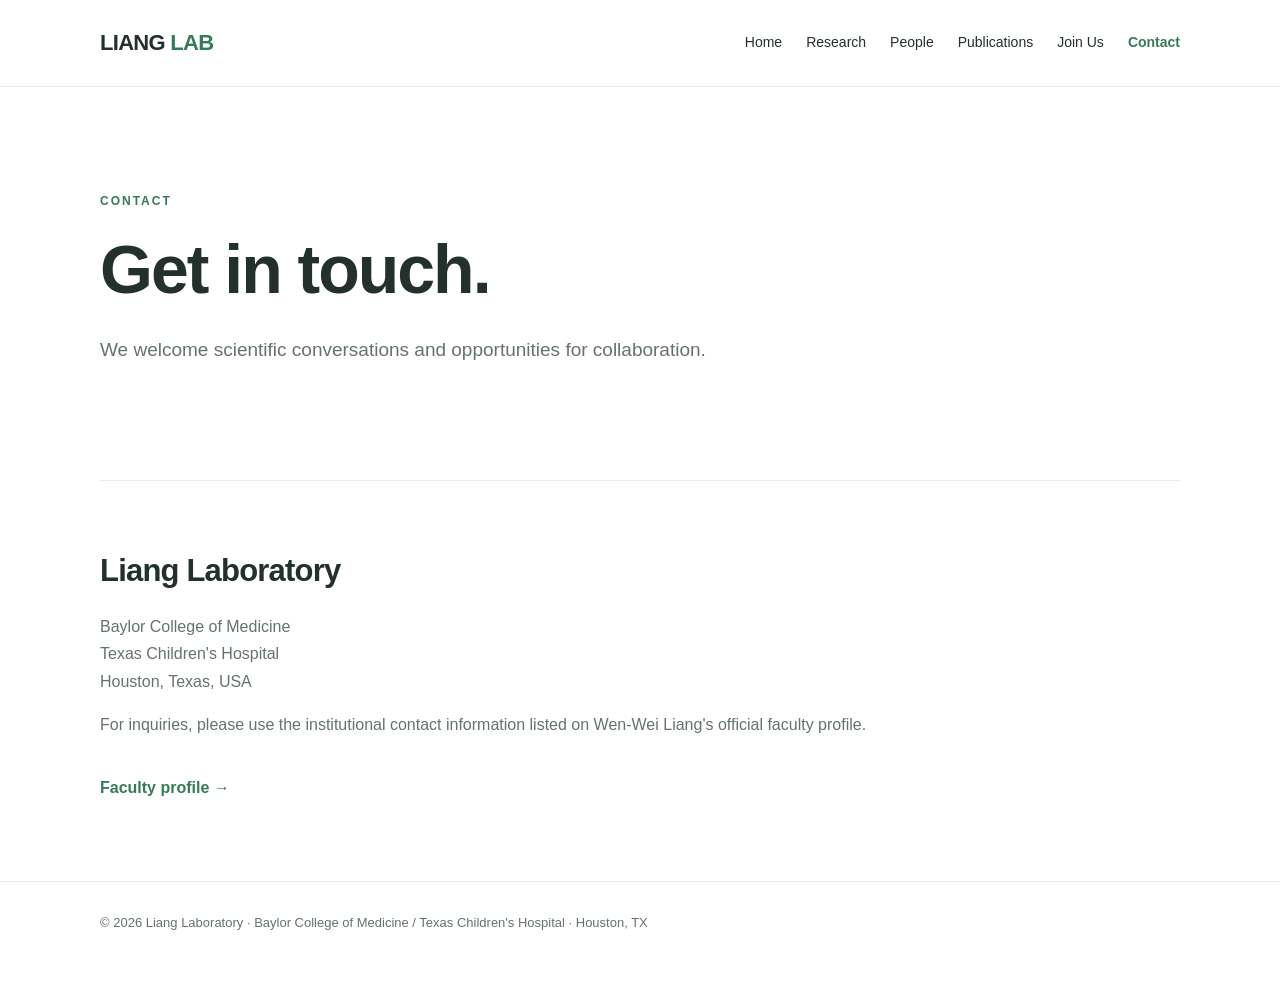
==== contact.html @ 9d1a1628 "Add files via upload" ====
<!doctype html><html lang="en"><head><meta charset="utf-8"><meta name="viewport" content="width=device-width,initial-scale=1"><meta name="description" content="Contact the Liang Laboratory in Houston, Texas."><title>Contact | Liang Lab</title><link rel="stylesheet" href="style.css"></head><body><header><div class="wrap nav"><a class="brand" href="index.html">LIANG <span>LAB</span></a><nav aria-label="Main navigation"><a href="index.html">Home</a><a href="research.html">Research</a><a href="people.html">People</a><a href="publications.html">Publications</a><a href="join.html">Join Us</a><a href="contact.html" aria-current="page">Contact</a></nav></div></header><main class="wrap"><div class="hero"><div class="eyebrow">Contact</div><h1>Get in touch.</h1><p class="intro">We welcome scientific conversations and opportunities for collaboration.</p></div><section><h2>Liang Laboratory</h2><p class="body-copy">Baylor College of Medicine<br>Texas Children's Hospital<br>Houston, Texas, USA</p><p class="body-copy">For inquiries, please use the institutional contact information listed on Wen-Wei Liang's official faculty profile.</p><p><a class="link" href="https://www.texaschildrens.org/find-a-provider/wen-wei-liang-phd">Faculty profile →</a></p></section></main><footer><div class="wrap">© 2026 Liang Laboratory · Baylor College of Medicine / Texas Children's Hospital · Houston, TX</div></footer></body></html>
---- style.css ----
/* Liang Lab — minimalist, static, no animations */
:root{--ink:#24302b;--muted:#66736c;--green:#367a5a;--line:#e5ebe7;--soft:#f5f8f6}*{box-sizing:border-box}html{scroll-behavior:auto}body{margin:0;font-family:Inter,-apple-system,BlinkMacSystemFont,"Segoe UI",Arial,sans-serif;color:var(--ink);background:#fff;line-height:1.7}a{color:inherit;text-decoration:none}a:hover,a:focus-visible{color:var(--green);text-decoration:underline;text-underline-offset:5px}.wrap{width:min(1080px,calc(100% - 48px));margin:auto}header{border-bottom:1px solid var(--line)}.nav{display:flex;align-items:center;justify-content:space-between;gap:20px;min-height:86px}.brand{font-size:22px;font-weight:750;letter-spacing:-.7px;white-space:nowrap}.brand span,.eyebrow,.link,.number{color:var(--green)}nav{display:flex;gap:24px;flex-wrap:wrap;font-size:14px}nav a[aria-current=page]{color:var(--green);font-weight:700}.hero{padding:104px 0 94px;max-width:870px}.eyebrow{text-transform:uppercase;letter-spacing:2px;font-size:12px;font-weight:700}h1{font-size:clamp(39px,6vw,68px);line-height:1.13;letter-spacing:-2px;font-weight:650;margin:20px 0 26px}.intro{font-size:19px;color:var(--muted);max-width:760px}.link{display:inline-block;margin-top:20px;font-weight:650}section{padding:64px 0;border-top:1px solid var(--line)}h2{font-size:31px;letter-spacing:-.8px;margin:0 0 12px}h3{font-size:20px;line-height:1.35;margin:0 0 12px}.section-desc,.body-copy{color:var(--muted);max-width:780px}.section-desc{margin:0 0 32px}.cards{display:grid;grid-template-columns:repeat(3,minmax(0,1fr));gap:18px}.card{background:var(--soft);padding:28px 24px;border-radius:5px;min-height:200px}.number{font-size:13px;font-weight:700;margin-bottom:20px}.card p{color:var(--muted);font-size:15px;margin:0}.stack{display:grid;gap:28px;max-width:820px}.entry{padding-bottom:26px;border-bottom:1px solid var(--line)}.entry:last-child{border-bottom:0}.entry p{color:var(--muted);margin:0 0 12px}.tag{font-size:12px;letter-spacing:1px;text-transform:uppercase;color:var(--green);font-weight:700}.note{background:var(--soft);padding:22px 26px;border-left:3px solid var(--green);color:var(--muted);max-width:800px}.small{font-size:14px;color:var(--muted)}footer{border-top:1px solid var(--line);padding:30px 0 48px;font-size:13px;color:var(--muted)}@media(max-width:750px){.nav{align-items:flex-start;flex-direction:column;padding:20px 0}nav{gap:12px 18px}.hero{padding:72px 0}h1{letter-spacing:-1.2px}.intro{font-size:17px}.cards{grid-template-columns:1fr}section{padding:46px 0}}
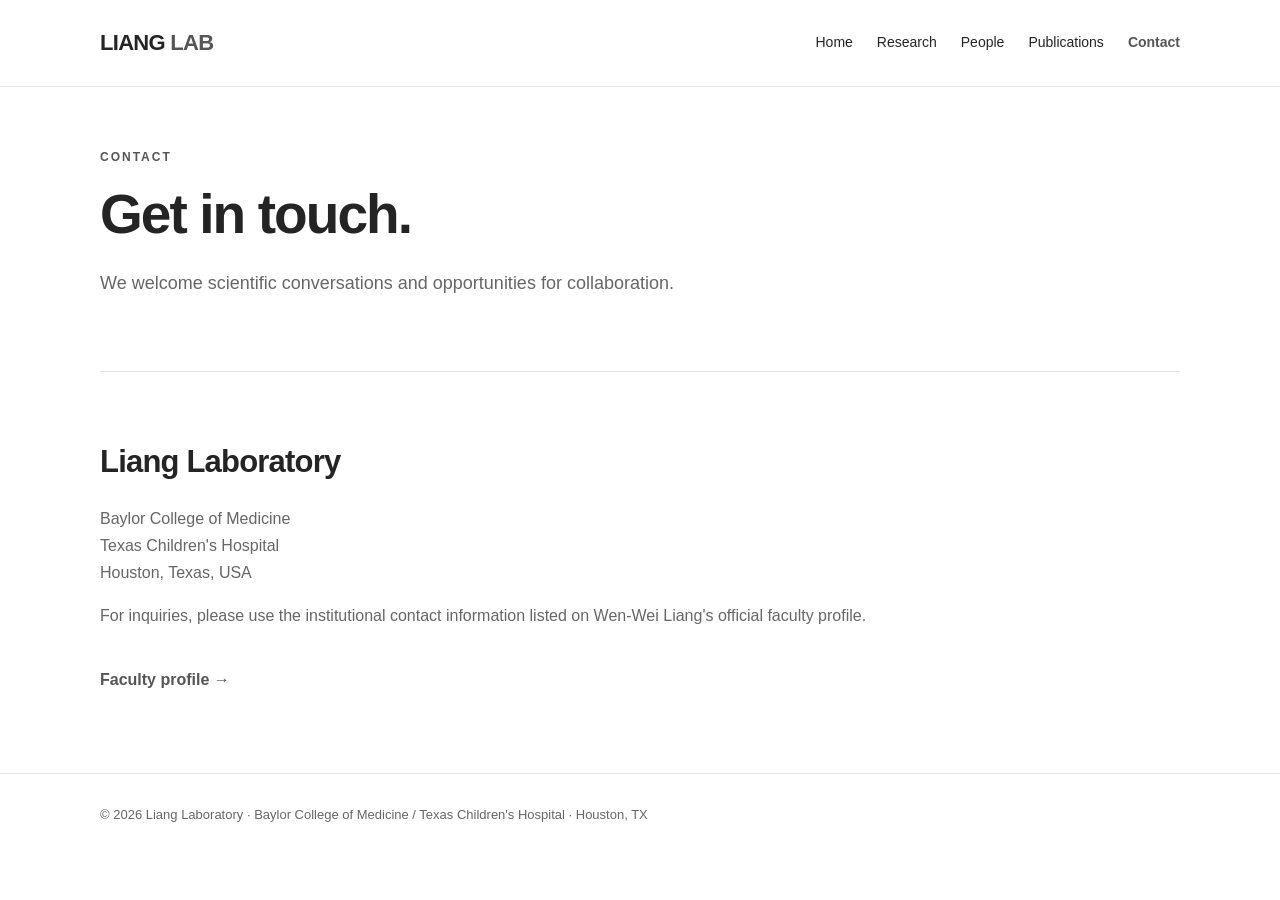
==== commit 3a42f18e: "Update people page" ====
--- a/contact.html
+++ b/contact.html
@@ -1 +1,41 @@
-<!doctype html><html lang="en"><head><meta charset="utf-8"><meta name="viewport" content="width=device-width,initial-scale=1"><meta name="description" content="Contact the Liang Laboratory in Houston, Texas."><title>Contact | Liang Lab</title><link rel="stylesheet" href="style.css"></head><body><header><div class="wrap nav"><a class="brand" href="index.html">LIANG <span>LAB</span></a><nav aria-label="Main navigation"><a href="index.html">Home</a><a href="research.html">Research</a><a href="people.html">People</a><a href="publications.html">Publications</a><a href="join.html">Join Us</a><a href="contact.html" aria-current="page">Contact</a></nav></div></header><main class="wrap"><div class="hero"><div class="eyebrow">Contact</div><h1>Get in touch.</h1><p class="intro">We welcome scientific conversations and opportunities for collaboration.</p></div><section><h2>Liang Laboratory</h2><p class="body-copy">Baylor College of Medicine<br>Texas Children's Hospital<br>Houston, Texas, USA</p><p class="body-copy">For inquiries, please use the institutional contact information listed on Wen-Wei Liang's official faculty profile.</p><p><a class="link" href="https://www.texaschildrens.org/find-a-provider/wen-wei-liang-phd">Faculty profile →</a></p></section></main><footer><div class="wrap">© 2026 Liang Laboratory · Baylor College of Medicine / Texas Children's Hospital · Houston, TX</div></footer></body></html>+<!doctype html>
+<html lang="en">
+
+<head>
+  <meta charset="utf-8">
+  <meta name="viewport" content="width=device-width,initial-scale=1">
+  <meta name="description" content="Contact the Liang Laboratory in Houston, Texas.">
+  <title>Contact | Liang Lab</title>
+  <link rel="stylesheet" href="style.css">
+</head>
+
+<body>
+  <header>
+    <div class="wrap nav"><a class="brand" href="index.html">LIANG <span>LAB</span></a>
+      <nav aria-label="Main navigation"><a href="index.html">Home</a><a href="research.html">Research</a><a
+          href="people.html">People</a><a href="publications.html">Publications</a><a href="contact.html"
+          aria-current="page">Contact</a></nav>
+    </div>
+  </header>
+  <main class="wrap">
+    <div class="hero">
+      <div class="eyebrow">Contact</div>
+      <h1>Get in touch.</h1>
+      <p class="intro">We welcome scientific conversations and opportunities for collaboration.</p>
+    </div>
+    <section>
+      <h2>Liang Laboratory</h2>
+      <p class="body-copy">Baylor College of Medicine<br>Texas Children's Hospital<br>Houston, Texas, USA</p>
+      <p class="body-copy">For inquiries, please use the institutional contact information listed on Wen-Wei Liang's
+        official faculty profile.</p>
+      <p><a class="link" href="https://www.texaschildrens.org/find-a-provider/wen-wei-liang-phd">Faculty profile →</a>
+      </p>
+    </section>
+  </main>
+  <footer>
+    <div class="wrap">© 2026 Liang Laboratory · Baylor College of Medicine / Texas Children's Hospital · Houston, TX
+    </div>
+  </footer>
+</body>
+
+</html>
--- a/style.css
+++ b/style.css
@@ -1,2 +1,469 @@
-/* Liang Lab — minimalist, static, no animations */
-:root{--ink:#24302b;--muted:#66736c;--green:#367a5a;--line:#e5ebe7;--soft:#f5f8f6}*{box-sizing:border-box}html{scroll-behavior:auto}body{margin:0;font-family:Inter,-apple-system,BlinkMacSystemFont,"Segoe UI",Arial,sans-serif;color:var(--ink);background:#fff;line-height:1.7}a{color:inherit;text-decoration:none}a:hover,a:focus-visible{color:var(--green);text-decoration:underline;text-underline-offset:5px}.wrap{width:min(1080px,calc(100% - 48px));margin:auto}header{border-bottom:1px solid var(--line)}.nav{display:flex;align-items:center;justify-content:space-between;gap:20px;min-height:86px}.brand{font-size:22px;font-weight:750;letter-spacing:-.7px;white-space:nowrap}.brand span,.eyebrow,.link,.number{color:var(--green)}nav{display:flex;gap:24px;flex-wrap:wrap;font-size:14px}nav a[aria-current=page]{color:var(--green);font-weight:700}.hero{padding:104px 0 94px;max-width:870px}.eyebrow{text-transform:uppercase;letter-spacing:2px;font-size:12px;font-weight:700}h1{font-size:clamp(39px,6vw,68px);line-height:1.13;letter-spacing:-2px;font-weight:650;margin:20px 0 26px}.intro{font-size:19px;color:var(--muted);max-width:760px}.link{display:inline-block;margin-top:20px;font-weight:650}section{padding:64px 0;border-top:1px solid var(--line)}h2{font-size:31px;letter-spacing:-.8px;margin:0 0 12px}h3{font-size:20px;line-height:1.35;margin:0 0 12px}.section-desc,.body-copy{color:var(--muted);max-width:780px}.section-desc{margin:0 0 32px}.cards{display:grid;grid-template-columns:repeat(3,minmax(0,1fr));gap:18px}.card{background:var(--soft);padding:28px 24px;border-radius:5px;min-height:200px}.number{font-size:13px;font-weight:700;margin-bottom:20px}.card p{color:var(--muted);font-size:15px;margin:0}.stack{display:grid;gap:28px;max-width:820px}.entry{padding-bottom:26px;border-bottom:1px solid var(--line)}.entry:last-child{border-bottom:0}.entry p{color:var(--muted);margin:0 0 12px}.tag{font-size:12px;letter-spacing:1px;text-transform:uppercase;color:var(--green);font-weight:700}.note{background:var(--soft);padding:22px 26px;border-left:3px solid var(--green);color:var(--muted);max-width:800px}.small{font-size:14px;color:var(--muted)}footer{border-top:1px solid var(--line);padding:30px 0 48px;font-size:13px;color:var(--muted)}@media(max-width:750px){.nav{align-items:flex-start;flex-direction:column;padding:20px 0}nav{gap:12px 18px}.hero{padding:72px 0}h1{letter-spacing:-1.2px}.intro{font-size:17px}.cards{grid-template-columns:1fr}section{padding:46px 0}}
+:root {
+    /* Original green theme
+  --ink: #24302b;
+  --muted: #66736c;
+  --green: #367a5a;
+  --line: #e5ebe7;
+  --soft: #f5f8f6;
+  */
+
+    /* New grayscale theme */
+    --ink: #242424;
+    --muted: #666666;
+    --green: #555555;
+    --line: #e5e5e5;
+    --soft: #f5f5f5;
+}
+
+
+* {
+    box-sizing: border-box
+}
+
+html {
+    scroll-behavior: auto
+}
+
+body {
+    margin: 0;
+    font-family: "Helvetica Neue", Helvetica, Arial, sans-serif;
+    color: var(--ink);
+    background: #fff;
+    line-height: 1.7
+}
+
+a {
+    color: inherit;
+    text-decoration: none
+}
+
+a:hover,
+a:focus-visible {
+    color: var(--green);
+    text-decoration: underline;
+    text-underline-offset: 5px
+}
+
+.wrap {
+    width: min(1080px, calc(100% - 48px));
+    margin: auto
+}
+
+header {
+    border-bottom: 1px solid var(--line)
+}
+
+.nav {
+    display: flex;
+    align-items: center;
+    justify-content: space-between;
+    gap: 20px;
+    min-height: 86px
+}
+
+.brand {
+    font-size: 22px;
+    font-weight: 750;
+    letter-spacing: -.7px;
+    white-space: nowrap
+}
+
+.brand span,
+.eyebrow,
+.link,
+.number {
+    color: var(--green)
+}
+
+nav {
+    display: flex;
+    gap: 24px;
+    flex-wrap: wrap;
+    font-size: 14px
+}
+
+nav a[aria-current=page] {
+    color: var(--green);
+    font-weight: 700
+}
+
+.hero {
+    padding: 60px 0 55px;
+    max-width: 900px
+}
+
+.eyebrow {
+    text-transform: uppercase;
+    letter-spacing: 2px;
+    font-size: 12px;
+    font-weight: 700
+}
+
+h1 {
+    font-size: clamp(36px, 4.5vw, 55px);
+    line-height: 1.13;
+    letter-spacing: -0.035em;
+    font-weight: 650;
+    margin: 16px 0 22px
+}
+
+.intro {
+    font-size: 18px;
+    color: var(--muted);
+    max-width: 900px
+}
+
+.link {
+    display: inline-block;
+    margin-top: 20px;
+    font-weight: 650
+}
+
+section {
+    padding: 64px 0;
+    border-top: 1px solid var(--line)
+}
+
+h2 {
+    font-size: 31px;
+    letter-spacing: -.8px;
+    margin: 0 0 12px
+}
+
+h3 {
+    font-size: 20px;
+    line-height: 1.35;
+    margin: 0 0 12px
+}
+
+.section-desc,
+.body-copy {
+    color: var(--muted);
+    max-width: 900px
+}
+
+.section-desc {
+    margin: 0 0 32px
+}
+
+.cards {
+    display: grid;
+    grid-template-columns: repeat(3, minmax(0, 1fr));
+    gap: 18px
+}
+
+.card {
+    background: var(--soft);
+    padding: 28px 24px;
+    border-radius: 5px;
+    min-height: 200px
+}
+
+.number {
+    font-size: 13px;
+    font-weight: 700;
+    margin-bottom: 20px
+}
+
+.card p {
+    color: var(--muted);
+    font-size: 15px;
+    margin: 0
+}
+
+.stack {
+    display: grid;
+    gap: 28px;
+    max-width: 900px
+}
+
+.entry {
+    padding-bottom: 26px;
+    border-bottom: 1px solid var(--line)
+}
+
+.entry:last-child {
+    border-bottom: 0
+}
+
+.entry p {
+    color: var(--muted);
+    margin: 0 0 12px
+}
+
+.tag {
+    font-size: 12px;
+    letter-spacing: 1px;
+    text-transform: uppercase;
+    color: var(--green);
+    font-weight: 700
+}
+
+.note {
+    background: var(--soft);
+    padding: 22px 26px;
+    border-left: 3px solid var(--green);
+    color: var(--muted);
+    max-width: 900px
+}
+
+.small {
+    font-size: 14px;
+    color: var(--muted)
+}
+
+footer {
+    border-top: 1px solid var(--line);
+    padding: 30px 0 48px;
+    font-size: 13px;
+    color: var(--muted)
+}
+
+@media(max-width:750px) {
+    .nav {
+        align-items: flex-start;
+        flex-direction: column;
+        padding: 20px 0
+    }
+
+    nav {
+        gap: 12px 18px
+    }
+
+    .hero {
+        padding: 72px 0
+    }
+
+    h1 {
+        letter-spacing: -1.2px
+    }
+
+    .intro {
+        font-size: 17px
+    }
+
+    .cards {
+        grid-template-columns: 1fr
+    }
+
+    section {
+        padding: 46px 0
+    }
+}
+
+
+/* Homepage: News and Join Us */
+.home-bottom {
+    display: grid;
+    grid-template-columns: 1fr 1fr;
+    gap: 64px;
+}
+
+.home-column h2 {
+    border-bottom: 1px solid var(--line);
+    padding-bottom: 16px;
+    margin-bottom: 24px;
+}
+
+.home-column p {
+    color: var(--muted);
+}
+
+/* Mobile layout */
+@media (max-width: 750px) {
+    .home-bottom {
+        grid-template-columns: 1fr;
+        gap: 40px;
+    }
+}
+
+
+/* News photos */
+.news-image {
+    display: block;
+    width: 100%;
+    max-width: 600px;
+    height: auto;
+    border-radius: 4px;
+    margin-top: 20px;
+}
+
+.news-item {
+    margin-bottom: 36px;
+}
+
+/* Unified footer */
+
+.site-footer {
+    border-top: 1px solid var(--line);
+    padding: 36px 0 28px;
+}
+
+.footer-content {
+    display: flex;
+    flex-direction: column;
+    align-items: center;
+    gap: 20px;
+}
+
+.footer-logos {
+    display: flex;
+    align-items: center;
+    justify-content: center;
+    gap: 48px;
+}
+
+.footer-logos a {
+    display: flex;
+    align-items: center;
+    justify-content: center;
+}
+
+.footer-logos img {
+    display: block;
+    width: auto;
+    height: auto;
+    max-width: 160px;
+    max-height: 55px;
+    object-fit: contain;
+}
+
+.footer-copyright {
+    margin: 0;
+    font-size: 12px;
+    color: var(--muted);
+    text-align: center;
+}
+
+@media (max-width: 600px) {
+    .site-footer {
+        padding: 30px 0 24px;
+    }
+
+    .footer-logos {
+        gap: 28px;
+    }
+
+    .footer-logos img {
+        max-width: 130px;
+        max-height: 45px;
+    }
+}
+
+
+/* ==================================
+   People Page
+   ================================== */
+
+.people-profile {
+    display: grid;
+    grid-template-columns: 260px minmax(0, 1fr);
+    gap: 56px;
+    align-items: start;
+}
+
+/* Left: Photo */
+
+.people-photo {
+    width: 100%;
+}
+
+.people-photo img {
+    display: block;
+    width: 100%;
+    aspect-ratio: 1 / 1;
+    object-fit: cover;
+    object-position: center;
+    border-radius: 50%;
+}
+
+/* Left: Name and affiliation */
+
+.people-info {
+    margin-top: 24px;
+    text-align: center;
+}
+
+.people-info h2 {
+    font-size: 22px;
+    font-weight: 650;
+    letter-spacing: -0.03em;
+    margin: 0 0 16px;
+}
+
+.people-appointment p {
+    font-size: 13px;
+    line-height: 1.5;
+    color: var(--muted);
+    margin: 0 0 4px;
+}
+
+.people-appointment .people-role {
+    font-size: 14px;
+    font-weight: 600;
+    color: var(--ink);
+}
+
+.people-scholar {
+    margin-top: 16px;
+    padding-top: 16px;
+    border-top: 1px solid var(--line);
+}
+
+/* Right: Biography */
+
+.people-bio {
+    min-width: 0;
+}
+
+.people-bio p {
+    font-size: 17px;
+    line-height: 1.7;
+    color: var(--muted);
+    margin: 0 0 20px;
+    text-align: justify;
+    hyphens: none;
+}
+
+/* Optional: Profile links */
+
+.people-links {
+    display: flex;
+    justify-content: center;
+    gap: 20px;
+    margin-top: 24px;
+    font-size: 14px;
+}
+
+.people-links a {
+    color: var(--muted);
+    text-decoration: none;
+    border-bottom: 1px solid var(--line);
+}
+
+.people-links a:hover {
+    color: var(--ink);
+}
+
+/* Mobile */
+
+@media (max-width: 750px) {
+    .people-profile {
+        grid-template-columns: 1fr;
+        gap: 32px;
+    }
+
+    .people-photo {
+        max-width: 280px;
+        margin: 0 auto;
+    }
+
+    .people-bio {
+        width: 100%;
+    }
+
+    .people-bio p {
+        text-align: left;
+        hyphens: none;
+    }
+}
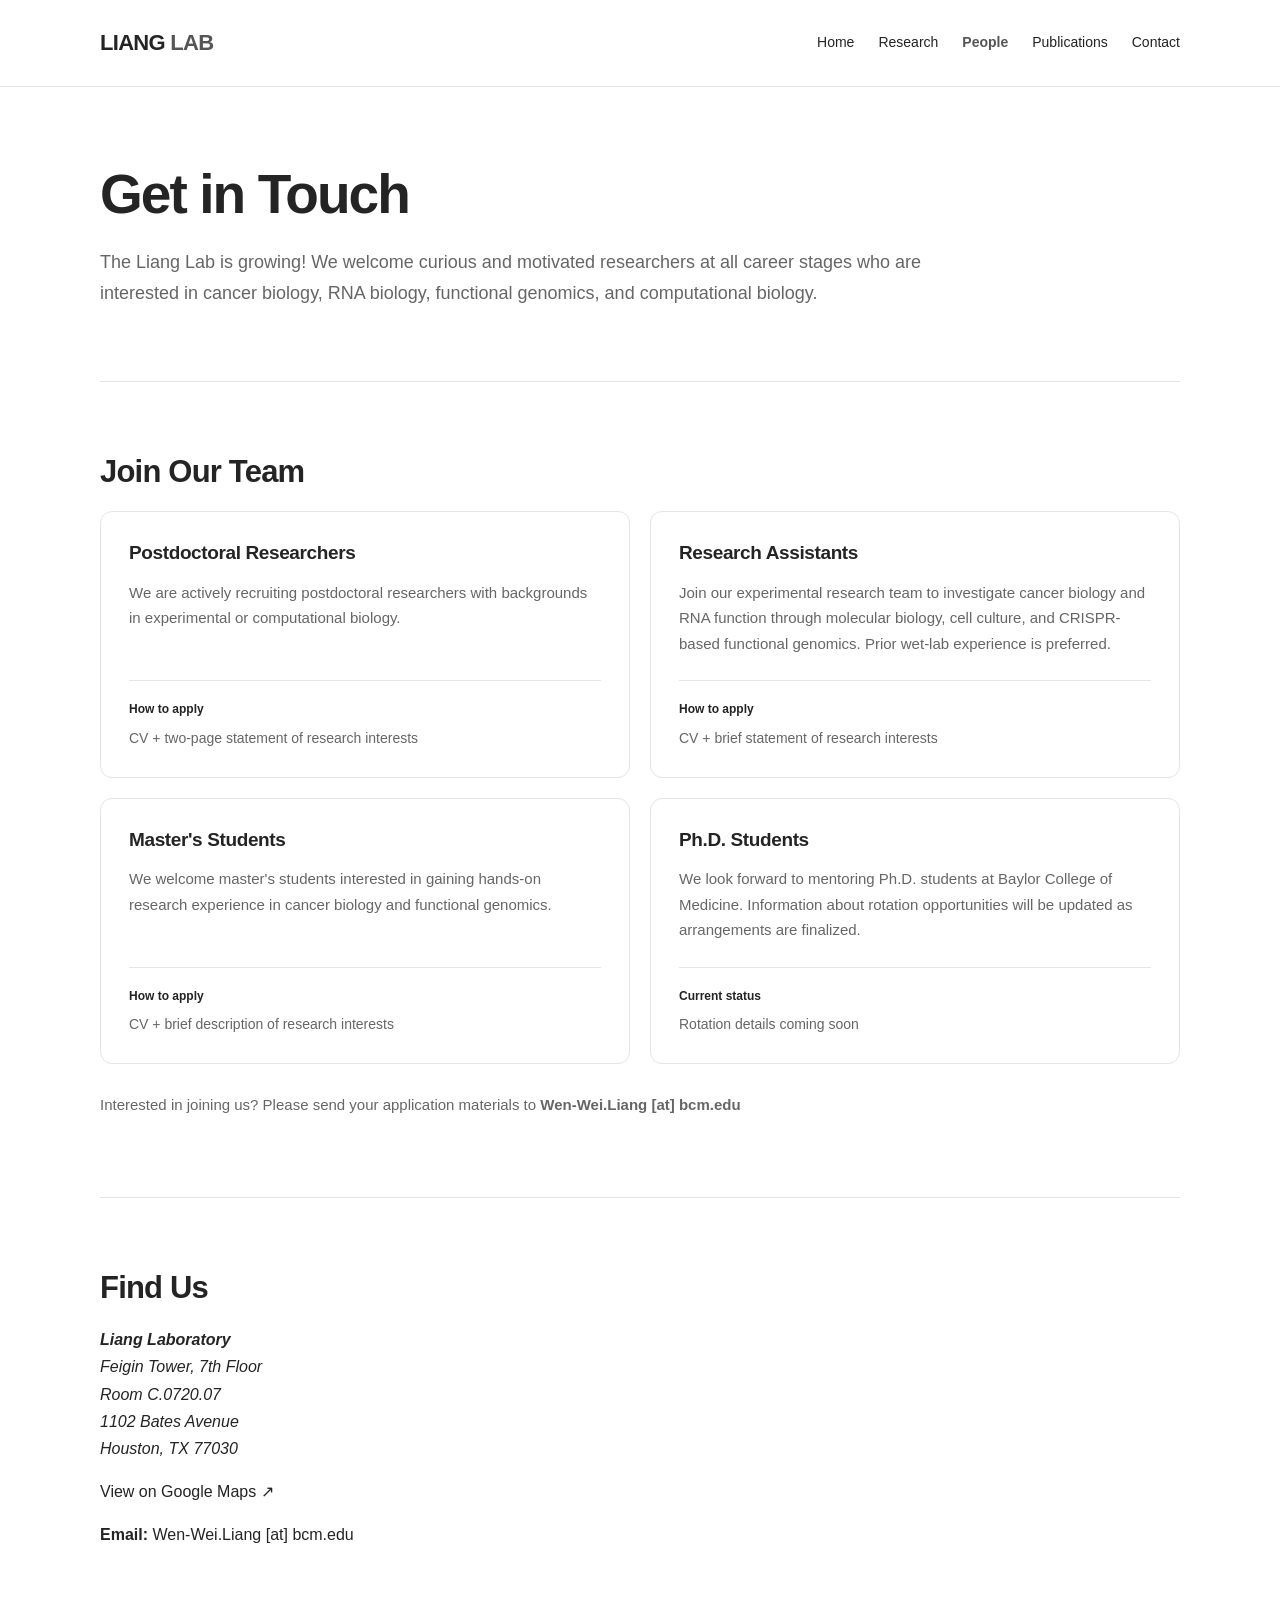
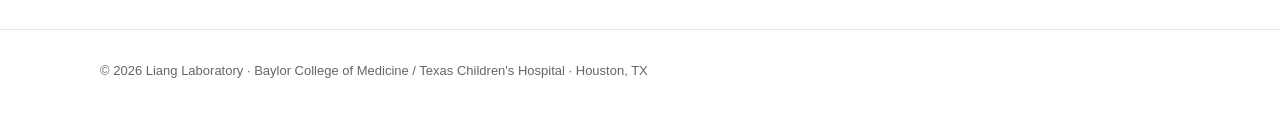
==== commit 3e79b2b5: "update contact page" ====
--- a/contact.html
+++ b/contact.html
@@ -2,40 +2,142 @@
 <html lang="en">
 
 <head>
-  <meta charset="utf-8">
-  <meta name="viewport" content="width=device-width,initial-scale=1">
-  <meta name="description" content="Contact the Liang Laboratory in Houston, Texas.">
-  <title>Contact | Liang Lab</title>
-  <link rel="stylesheet" href="style.css">
+    <meta charset="utf-8">
+    <meta name="viewport" content="width=device-width,initial-scale=1">
+    <meta name="description"
+        content="Join or contact the Liang Lab at Baylor College of Medicine and Texas Children's Hospital in Houston, Texas.">
+    <title>Contact | Liang Lab</title>
+    <link rel="stylesheet" href="style.css">
 </head>
 
 <body>
-  <header>
-    <div class="wrap nav"><a class="brand" href="index.html">LIANG <span>LAB</span></a>
-      <nav aria-label="Main navigation"><a href="index.html">Home</a><a href="research.html">Research</a><a
-          href="people.html">People</a><a href="publications.html">Publications</a><a href="contact.html"
-          aria-current="page">Contact</a></nav>
-    </div>
-  </header>
-  <main class="wrap">
-    <div class="hero">
-      <div class="eyebrow">Contact</div>
-      <h1>Get in touch.</h1>
-      <p class="intro">We welcome scientific conversations and opportunities for collaboration.</p>
-    </div>
-    <section>
-      <h2>Liang Laboratory</h2>
-      <p class="body-copy">Baylor College of Medicine<br>Texas Children's Hospital<br>Houston, Texas, USA</p>
-      <p class="body-copy">For inquiries, please use the institutional contact information listed on Wen-Wei Liang's
-        official faculty profile.</p>
-      <p><a class="link" href="https://www.texaschildrens.org/find-a-provider/wen-wei-liang-phd">Faculty profile →</a>
-      </p>
-    </section>
-  </main>
-  <footer>
-    <div class="wrap">© 2026 Liang Laboratory · Baylor College of Medicine / Texas Children's Hospital · Houston, TX
-    </div>
-  </footer>
+    <header>
+        <div class="wrap nav"><a class="brand" href="index.html">LIANG <span>LAB</span></a>
+            <nav aria-label="Main navigation"><a href="index.html">Home</a><a href="research.html">Research</a><a
+                    href="people.html" aria-current="page">People</a><a href="publications.html">Publications</a><a
+                    href="contact.html">Contact</a></nav>
+        </div>
+    </header>
+    <main class="wrap">
+        <div class="hero">
+            <h1>Get in Touch</h1>
+            <p class="intro">The Liang Lab is growing! We welcome curious and
+                motivated researchers at all career stages who are
+                interested in cancer biology, RNA biology, functional
+                genomics, and computational biology.</p>
+        </div>
+
+        <!-- Join Our Team -->
+
+        <section class="contact-section" id="join">
+            <h2>Join Our Team</h2>
+
+            <div class="positions-grid">
+
+                <!-- Postdocs -->
+                <article class="position-card">
+                    <h3>Postdoctoral Researchers</h3>
+                    <p>
+                        We are actively recruiting postdoctoral researchers
+                        with backgrounds in experimental or computational
+                        biology.
+                    </p>
+                    <div class="position-apply">
+                        <span>How to apply</span>
+                        <p>CV + two-page statement of research interests</p>
+                    </div>
+                </article>
+
+                <!-- Research Assistants -->
+                <article class="position-card">
+                    <h3>Research Assistants</h3>
+                    <p>
+                        Join our experimental research team to investigate
+                        cancer biology and RNA function through molecular
+                        biology, cell culture, and CRISPR-based functional
+                        genomics. Prior wet-lab experience is preferred.
+                    </p>
+                    <div class="position-apply">
+                        <span>How to apply</span>
+                        <p>CV + brief statement of research interests</p>
+                    </div>
+                </article>
+
+                <!-- Master's Students -->
+                <article class="position-card">
+                    <h3>Master's Students</h3>
+                    <p>
+                        We welcome master's students interested in gaining
+                        hands-on research experience in cancer biology
+                        and functional genomics.
+                    </p>
+                    <div class="position-apply">
+                        <span>How to apply</span>
+                        <p>CV + brief description of research interests</p>
+                    </div>
+                </article>
+
+                <!-- Ph.D. Students -->
+                <article class="position-card">
+                    <h3>Ph.D. Students</h3>
+                    <p>
+                        We look forward to mentoring Ph.D. students at
+                        Baylor College of Medicine. Information about
+                        rotation opportunities will be updated as
+                        arrangements are finalized.
+                    </p>
+                    <div class="position-apply">
+                        <span>Current status</span>
+                        <p>Rotation details coming soon</p>
+                    </div>
+                </article>
+
+            </div>
+
+            <p class="positions-email">
+                Interested in joining us? Please send your application
+                materials to <strong> Wen-Wei.Liang [at] bcm.edu </strong>
+                </a>
+            </p>
+        </section>
+
+
+        <!-- Location -->
+        <section class="contact-section" id="location">
+            <h2>Find Us</h2>
+
+            <div class="contact-location">
+
+                <address>
+                    <strong>Liang Laboratory</strong><br>
+                    Feigin Tower, 7th Floor<br>
+                    Room C.0720.07<br>
+                    1102 Bates Avenue<br>
+                    Houston, TX 77030
+                </address>
+
+                <p>
+                    <a href="https://www.google.com/maps/search/?api=1&amp;query=1102+Bates+Ave+Houston+TX+77030"
+                        target="_blank" rel="noopener noreferrer">
+                        View on Google Maps ↗
+                    </a>
+                </p>
+
+                <p>
+                    <strong>Email:</strong>
+                    Wen-Wei.Liang [at] bcm.edu
+                    </a>
+                </p>
+
+            </div>
+        </section>
+
+    </main>
+
+    <footer>
+        <div class="wrap">© 2026 Liang Laboratory · Baylor College of Medicine / Texas Children's Hospital · Houston, TX
+        </div>
+    </footer>
 </body>
 
 </html>
--- a/style.css
+++ b/style.css
@@ -466,4 +466,82 @@
         text-align: left;
         hyphens: none;
     }
+}
+
+
+/* Position cards */
+
+.positions-grid {
+    display: grid;
+    grid-template-columns: repeat(2, minmax(0, 1fr));
+    gap: 20px;
+}
+
+.position-card {
+    display: flex;
+    flex-direction: column;
+    padding: 28px;
+    border: 1px solid var(--line, #e5e5e5);
+    border-radius: 12px;
+    background: #fff;
+    transition: border-color 0.2s ease;
+}
+
+.position-card:hover {
+    border-color: #aaa;
+}
+
+.position-card h3 {
+    font-size: 19px;
+    font-weight: 600;
+    letter-spacing: -0.02em;
+    margin: 0 0 14px;
+}
+
+.position-card>p {
+    font-size: 15px;
+    line-height: 1.7;
+    color: var(--muted, #666);
+    margin: 0 0 24px;
+}
+
+.position-apply {
+    margin-top: auto;
+    padding-top: 18px;
+    border-top: 1px solid var(--line, #e5e5e5);
+}
+
+.position-apply span {
+    display: block;
+    font-size: 12px;
+    font-weight: 600;
+    color: var(--ink, #242424);
+    margin-bottom: 8px;
+}
+
+.position-apply p {
+    font-size: 14px;
+    line-height: 1.5;
+    color: var(--muted, #666);
+    margin: 0;
+}
+
+.positions-email {
+    margin-top: 28px;
+    font-size: 15px;
+    line-height: 1.7;
+    color: var(--muted, #666);
+}
+
+/* Mobile */
+
+@media (max-width: 650px) {
+    .positions-grid {
+        grid-template-columns: 1fr;
+        gap: 16px;
+    }
+
+    .position-card {
+        padding: 24px;
+    }
 }
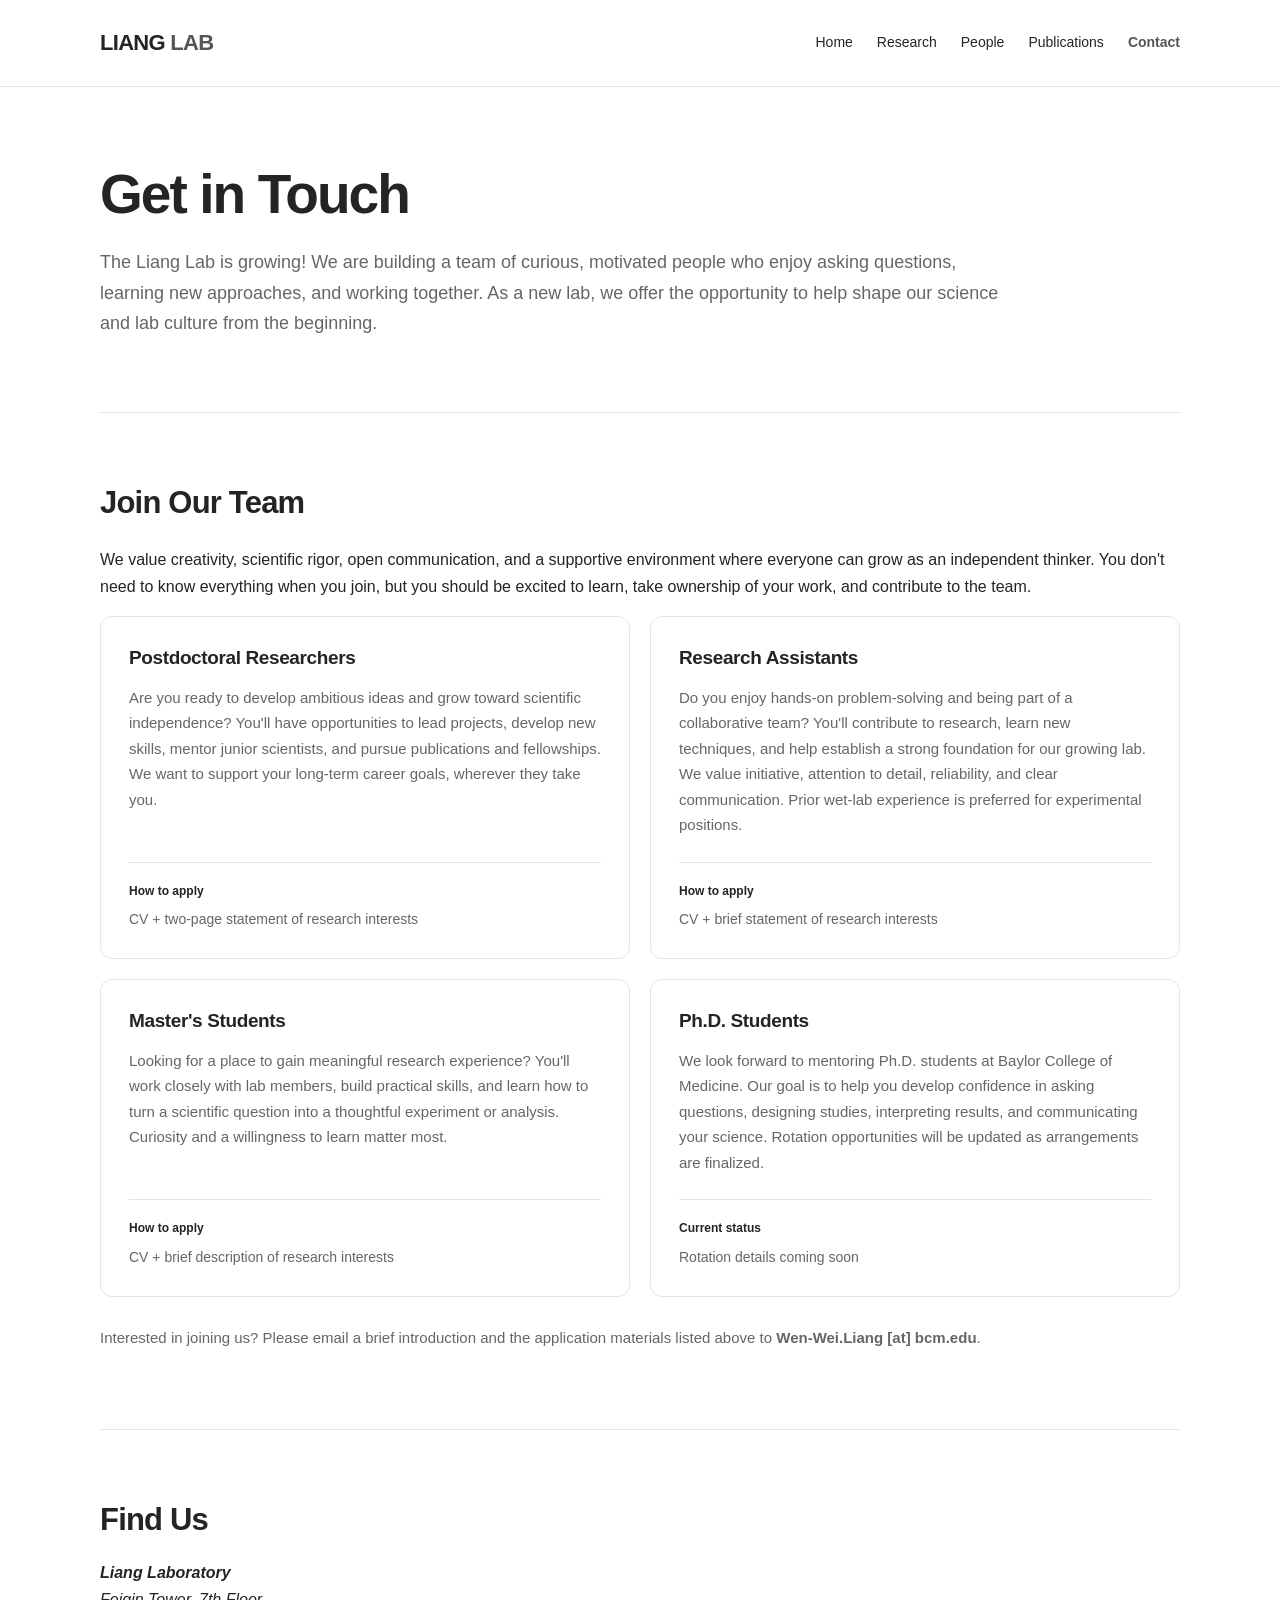
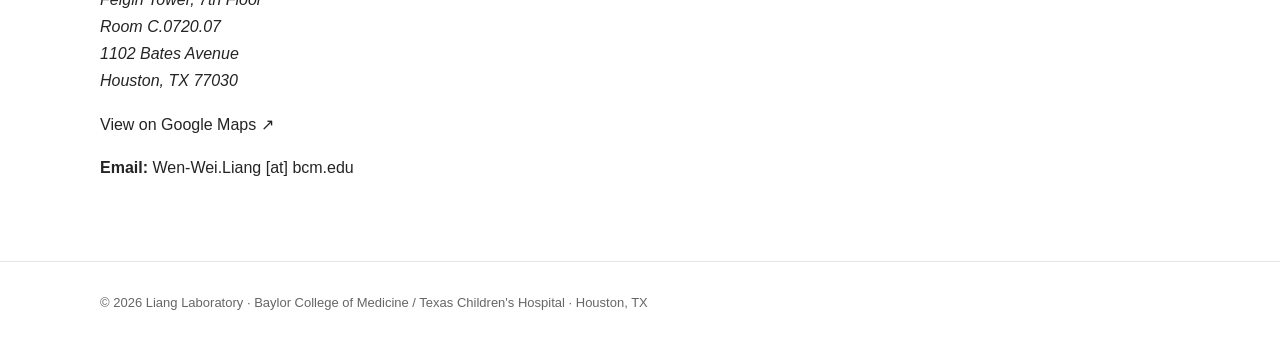
==== commit 226282ac: "Update contact page" ====
--- a/contact.html
+++ b/contact.html
@@ -5,8 +5,9 @@
     <meta charset="utf-8">
     <meta name="viewport" content="width=device-width,initial-scale=1">
     <meta name="description"
-        content="Join or contact the Liang Lab at Baylor College of Medicine and Texas Children's Hospital in Houston, Texas.">
+        content="Contact the Liang Laboratory at Baylor College of Medicine in Houston. Learn about research opportunities for postdocs, research assistants, and students.">
     <title>Contact | Liang Lab</title>
+    <link rel="canonical" href="https://thelianglab.org/contact.html">
     <link rel="stylesheet" href="style.css">
 </head>
 
@@ -14,34 +15,27 @@
     <header>
         <div class="wrap nav"><a class="brand" href="index.html">LIANG <span>LAB</span></a>
             <nav aria-label="Main navigation"><a href="index.html">Home</a><a href="research.html">Research</a><a
-                    href="people.html" aria-current="page">People</a><a href="publications.html">Publications</a><a
-                    href="contact.html">Contact</a></nav>
+                    href="people.html">People</a><a href="publications.html">Publications</a><a
+                    href="contact.html" aria-current="page">Contact</a></nav>
         </div>
     </header>
     <main class="wrap">
         <div class="hero">
             <h1>Get in Touch</h1>
-            <p class="intro">The Liang Lab is growing! We welcome curious and
-                motivated researchers at all career stages who are
-                interested in cancer biology, RNA biology, functional
-                genomics, and computational biology.</p>
+            <p class="intro">The Liang Lab is growing! We are building a team of curious, motivated people who enjoy asking questions, learning new approaches, and working together. As a new lab, we offer the opportunity to help shape our science and lab culture from the beginning.</p>
         </div>
 
         <!-- Join Our Team -->
 
         <section class="contact-section" id="join">
             <h2>Join Our Team</h2>
+            <p>We value creativity, scientific rigor, open communication, and a supportive environment where everyone can grow as an independent thinker. You don't need to know everything when you join, but you should be excited to learn, take ownership of your work, and contribute to the team.</p>
 
             <div class="positions-grid">
-
                 <!-- Postdocs -->
                 <article class="position-card">
                     <h3>Postdoctoral Researchers</h3>
-                    <p>
-                        We are actively recruiting postdoctoral researchers
-                        with backgrounds in experimental or computational
-                        biology.
-                    </p>
+                    <p>Are you ready to develop ambitious ideas and grow toward scientific independence? You'll have opportunities to lead projects, develop new skills, mentor junior scientists, and pursue publications and fellowships. We want to support your long-term career goals, wherever they take you.</p>
                     <div class="position-apply">
                         <span>How to apply</span>
                         <p>CV + two-page statement of research interests</p>
@@ -51,12 +45,7 @@
                 <!-- Research Assistants -->
                 <article class="position-card">
                     <h3>Research Assistants</h3>
-                    <p>
-                        Join our experimental research team to investigate
-                        cancer biology and RNA function through molecular
-                        biology, cell culture, and CRISPR-based functional
-                        genomics. Prior wet-lab experience is preferred.
-                    </p>
+                    <p>Do you enjoy hands-on problem-solving and being part of a collaborative team? You'll contribute to research, learn new techniques, and help establish a strong foundation for our growing lab. We value initiative, attention to detail, reliability, and clear communication. Prior wet-lab experience is preferred for experimental positions.</p>
                     <div class="position-apply">
                         <span>How to apply</span>
                         <p>CV + brief statement of research interests</p>
@@ -66,11 +55,7 @@
                 <!-- Master's Students -->
                 <article class="position-card">
                     <h3>Master's Students</h3>
-                    <p>
-                        We welcome master's students interested in gaining
-                        hands-on research experience in cancer biology
-                        and functional genomics.
-                    </p>
+                    <p>Looking for a place to gain meaningful research experience? You'll work closely with lab members, build practical skills, and learn how to turn a scientific question into a thoughtful experiment or analysis. Curiosity and a willingness to learn matter most.</p>
                     <div class="position-apply">
                         <span>How to apply</span>
                         <p>CV + brief description of research interests</p>
@@ -80,25 +65,15 @@
                 <!-- Ph.D. Students -->
                 <article class="position-card">
                     <h3>Ph.D. Students</h3>
-                    <p>
-                        We look forward to mentoring Ph.D. students at
-                        Baylor College of Medicine. Information about
-                        rotation opportunities will be updated as
-                        arrangements are finalized.
-                    </p>
+                    <p>We look forward to mentoring Ph.D. students at Baylor College of Medicine. Our goal is to help you develop confidence in asking questions, designing studies, interpreting results, and communicating your science. Rotation opportunities will be updated as arrangements are finalized.</p>
                     <div class="position-apply">
                         <span>Current status</span>
                         <p>Rotation details coming soon</p>
                     </div>
                 </article>
-
             </div>
 
-            <p class="positions-email">
-                Interested in joining us? Please send your application
-                materials to <strong> Wen-Wei.Liang [at] bcm.edu </strong>
-                </a>
-            </p>
+            <p class="positions-email">Interested in joining us? Please email a brief introduction and the application materials listed above to <strong>Wen-Wei.Liang [at] bcm.edu</strong>.</p>
         </section>
 
 
@@ -126,7 +101,6 @@
                 <p>
                     <strong>Email:</strong>
                     Wen-Wei.Liang [at] bcm.edu
-                    </a>
                 </p>
 
             </div>
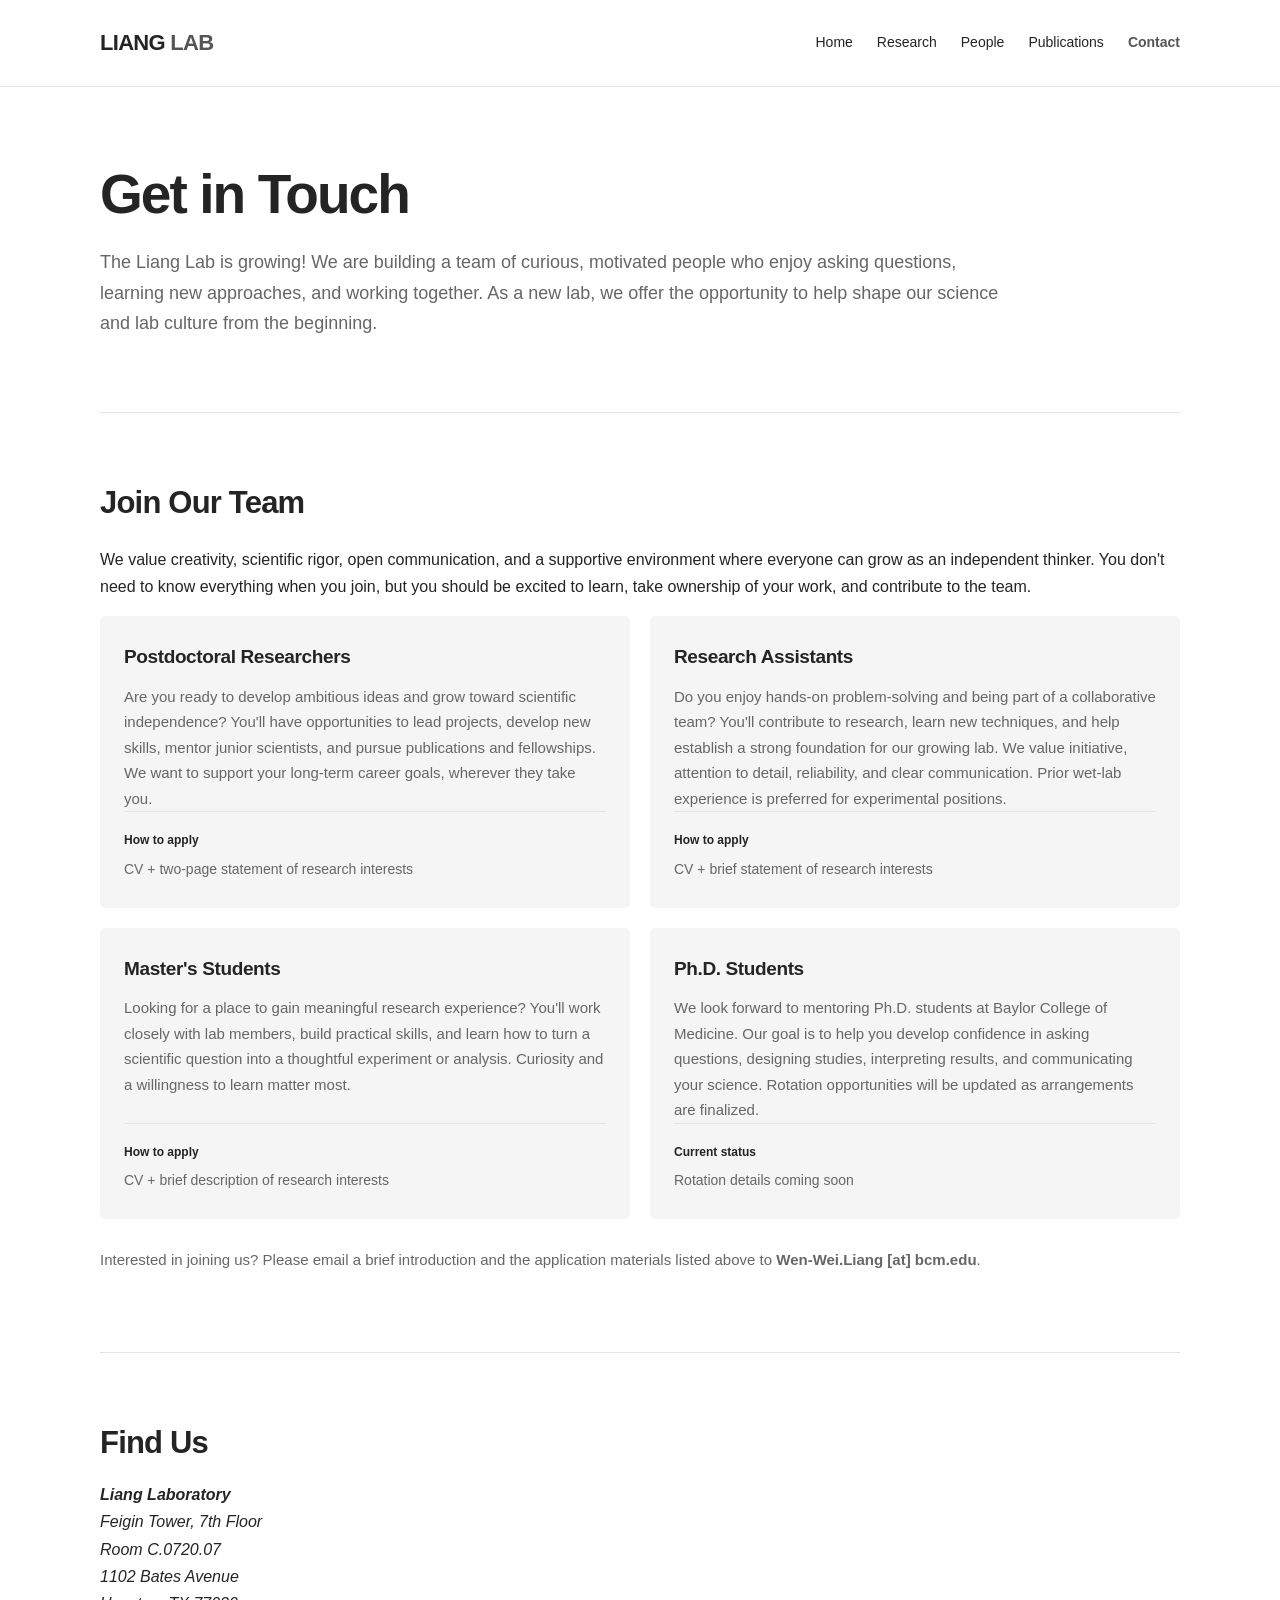
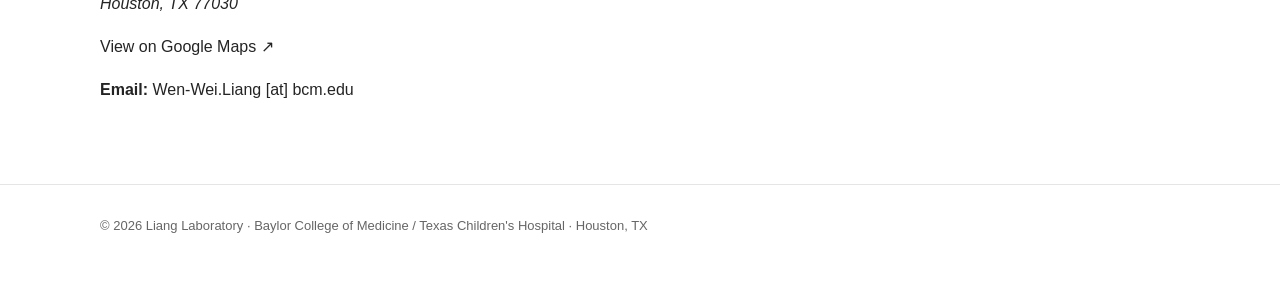
==== commit 4099ac21: "Update news navigation" ====
--- a/contact.html
+++ b/contact.html
@@ -8,34 +8,41 @@
         content="Contact the Liang Laboratory at Baylor College of Medicine in Houston. Learn about research opportunities for postdocs, research assistants, and students.">
     <title>Contact | Liang Lab</title>
     <link rel="canonical" href="https://thelianglab.org/contact.html">
-    <link rel="stylesheet" href="style.css">
+    <link rel="stylesheet" href="style.css?v=6">
 </head>
 
 <body>
     <header>
         <div class="wrap nav"><a class="brand" href="index.html">LIANG <span>LAB</span></a>
             <nav aria-label="Main navigation"><a href="index.html">Home</a><a href="research.html">Research</a><a
-                    href="people.html">People</a><a href="publications.html">Publications</a><a
-                    href="contact.html" aria-current="page">Contact</a></nav>
+                    href="people.html">People</a><a href="publications.html">Publications</a><a href="contact.html"
+                    aria-current="page">Contact</a></nav>
         </div>
     </header>
     <main class="wrap">
         <div class="hero">
             <h1>Get in Touch</h1>
-            <p class="intro">The Liang Lab is growing! We are building a team of curious, motivated people who enjoy asking questions, learning new approaches, and working together. As a new lab, we offer the opportunity to help shape our science and lab culture from the beginning.</p>
+            <p class="intro">The Liang Lab is growing! We are building a team of curious, motivated people who enjoy
+                asking questions, learning new approaches, and working together. As a new lab, we offer the opportunity
+                to help shape our science and lab culture from the beginning.</p>
         </div>
 
         <!-- Join Our Team -->
 
         <section class="contact-section" id="join">
             <h2>Join Our Team</h2>
-            <p>We value creativity, scientific rigor, open communication, and a supportive environment where everyone can grow as an independent thinker. You don't need to know everything when you join, but you should be excited to learn, take ownership of your work, and contribute to the team.</p>
+            <p>We value creativity, scientific rigor, open communication, and a supportive environment where everyone
+                can grow as an independent thinker. You don't need to know everything when you join, but you should be
+                excited to learn, take ownership of your work, and contribute to the team.</p>
 
             <div class="positions-grid">
                 <!-- Postdocs -->
                 <article class="position-card">
                     <h3>Postdoctoral Researchers</h3>
-                    <p>Are you ready to develop ambitious ideas and grow toward scientific independence? You'll have opportunities to lead projects, develop new skills, mentor junior scientists, and pursue publications and fellowships. We want to support your long-term career goals, wherever they take you.</p>
+                    <p>Are you ready to develop ambitious ideas and grow toward scientific independence? You'll have
+                        opportunities to lead projects, develop new skills, mentor junior scientists, and pursue
+                        publications and fellowships. We want to support your long-term career goals, wherever they take
+                        you.</p>
                     <div class="position-apply">
                         <span>How to apply</span>
                         <p>CV + two-page statement of research interests</p>
@@ -45,7 +52,10 @@
                 <!-- Research Assistants -->
                 <article class="position-card">
                     <h3>Research Assistants</h3>
-                    <p>Do you enjoy hands-on problem-solving and being part of a collaborative team? You'll contribute to research, learn new techniques, and help establish a strong foundation for our growing lab. We value initiative, attention to detail, reliability, and clear communication. Prior wet-lab experience is preferred for experimental positions.</p>
+                    <p>Do you enjoy hands-on problem-solving and being part of a collaborative team? You'll contribute
+                        to research, learn new techniques, and help establish a strong foundation for our growing lab.
+                        We value initiative, attention to detail, reliability, and clear communication. Prior wet-lab
+                        experience is preferred for experimental positions.</p>
                     <div class="position-apply">
                         <span>How to apply</span>
                         <p>CV + brief statement of research interests</p>
@@ -55,7 +65,9 @@
                 <!-- Master's Students -->
                 <article class="position-card">
                     <h3>Master's Students</h3>
-                    <p>Looking for a place to gain meaningful research experience? You'll work closely with lab members, build practical skills, and learn how to turn a scientific question into a thoughtful experiment or analysis. Curiosity and a willingness to learn matter most.</p>
+                    <p>Looking for a place to gain meaningful research experience? You'll work closely with lab members,
+                        build practical skills, and learn how to turn a scientific question into a thoughtful experiment
+                        or analysis. Curiosity and a willingness to learn matter most.</p>
                     <div class="position-apply">
                         <span>How to apply</span>
                         <p>CV + brief description of research interests</p>
@@ -65,7 +77,10 @@
                 <!-- Ph.D. Students -->
                 <article class="position-card">
                     <h3>Ph.D. Students</h3>
-                    <p>We look forward to mentoring Ph.D. students at Baylor College of Medicine. Our goal is to help you develop confidence in asking questions, designing studies, interpreting results, and communicating your science. Rotation opportunities will be updated as arrangements are finalized.</p>
+                    <p>We look forward to mentoring Ph.D. students at Baylor College of Medicine. Our goal is to help
+                        you develop confidence in asking questions, designing studies, interpreting results, and
+                        communicating your science. Rotation opportunities will be updated as arrangements are
+                        finalized.</p>
                     <div class="position-apply">
                         <span>Current status</span>
                         <p>Rotation details coming soon</p>
@@ -73,7 +88,8 @@
                 </article>
             </div>
 
-            <p class="positions-email">Interested in joining us? Please email a brief introduction and the application materials listed above to <strong>Wen-Wei.Liang [at] bcm.edu</strong>.</p>
+            <p class="positions-email">Interested in joining us? Please email a brief introduction and the application
+                materials listed above to <strong>Wen-Wei.Liang [at] bcm.edu</strong>.</p>
         </section>
 
 
--- a/style.css
+++ b/style.css
@@ -480,10 +480,9 @@
 .position-card {
     display: flex;
     flex-direction: column;
-    padding: 28px;
-    border: 1px solid var(--line, #e5e5e5);
-    border-radius: 12px;
-    background: #fff;
+    padding: 28px 24px;
+    border-radius: 5px;
+    background: var(--soft);
     transition: border-color 0.2s ease;
 }
 
@@ -501,8 +500,8 @@
 .position-card>p {
     font-size: 15px;
     line-height: 1.7;
-    color: var(--muted, #666);
-    margin: 0 0 24px;
+    color: var(--muted);
+    margin: 0;
 }
 
 .position-apply {
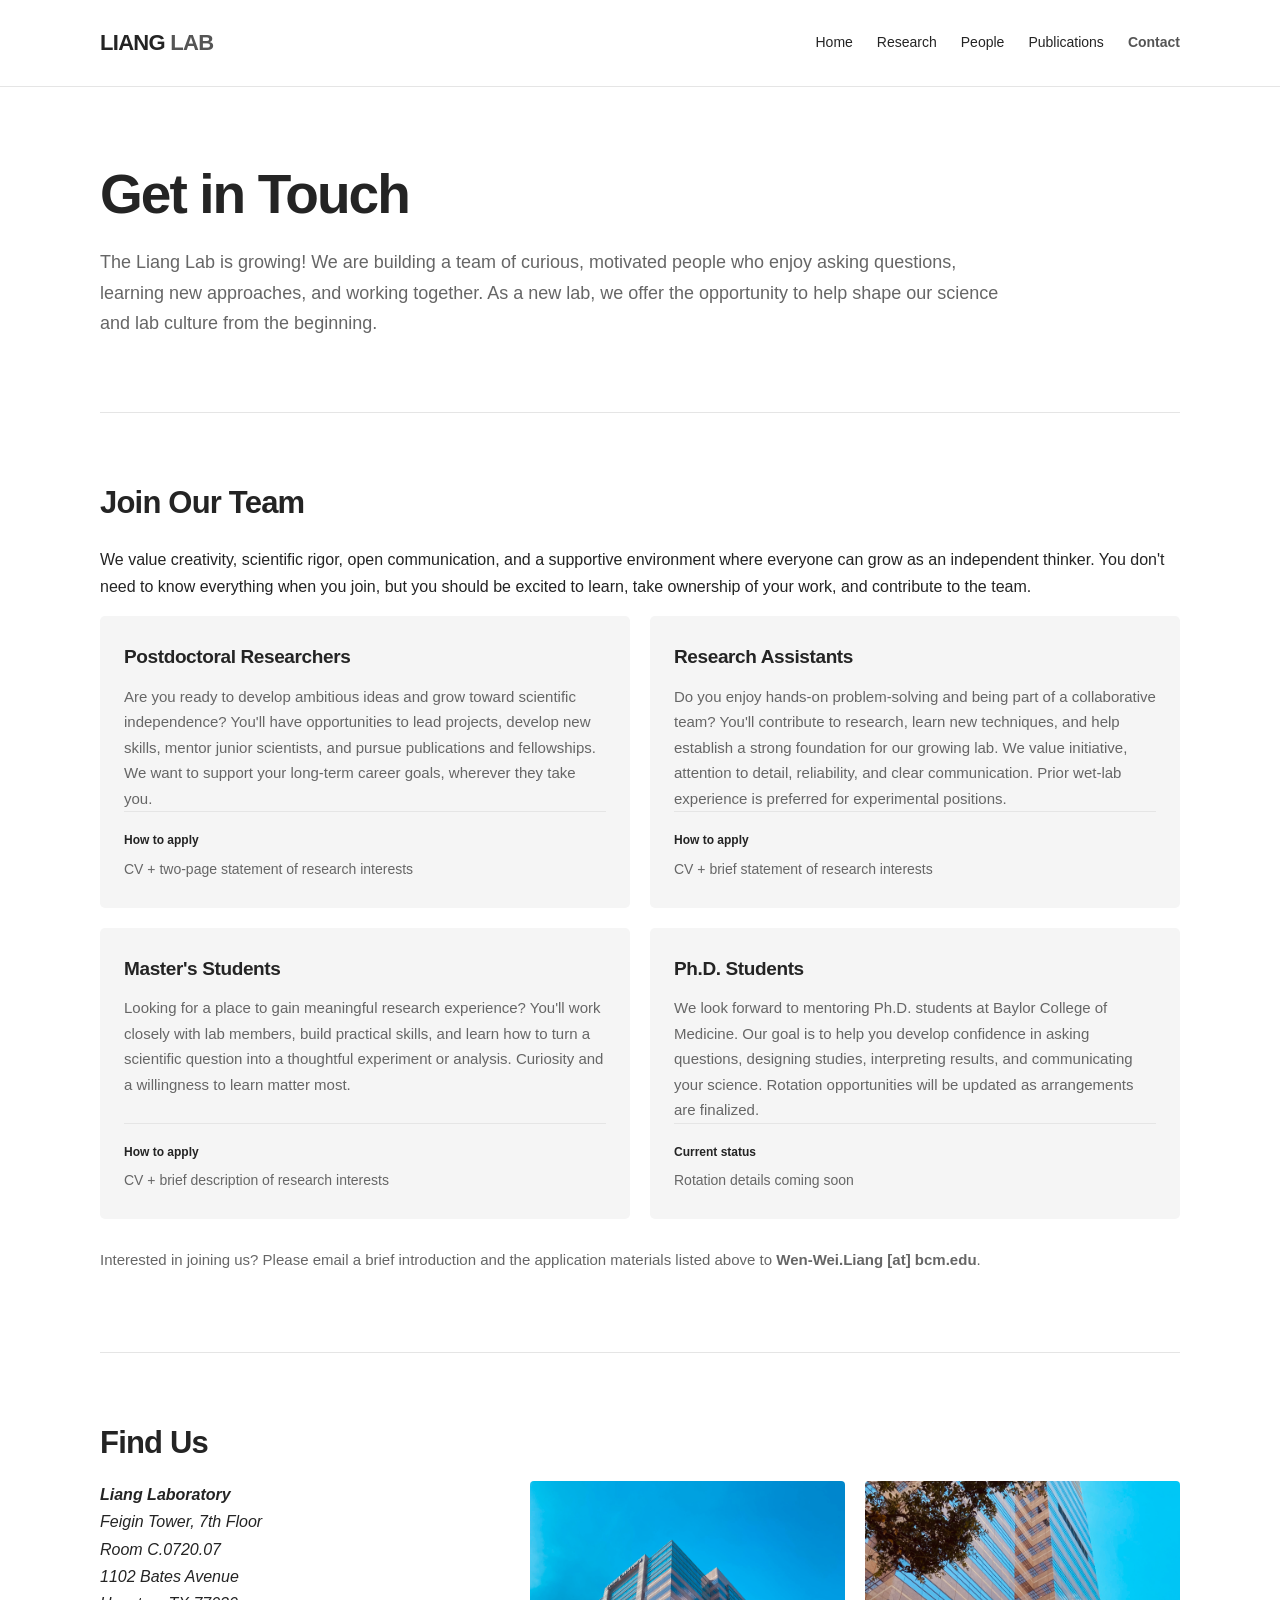
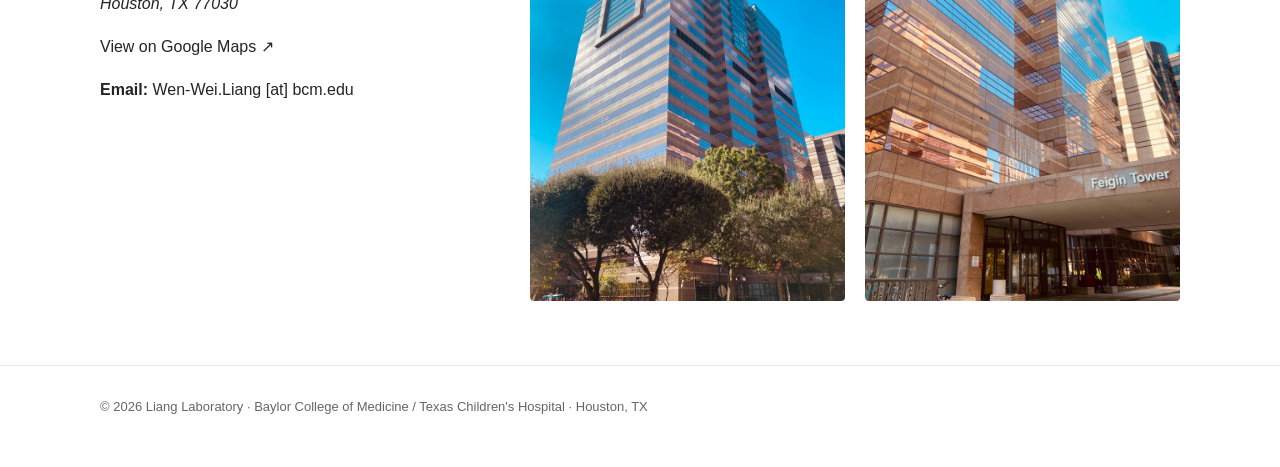
==== commit 349ddd8f: "Update contact photo" ====
--- a/contact.html
+++ b/contact.html
@@ -6,7 +6,7 @@
     <meta name="viewport" content="width=device-width,initial-scale=1">
     <meta name="description"
         content="Contact the Liang Laboratory at Baylor College of Medicine in Houston. Learn about research opportunities for postdocs, research assistants, and students.">
-    <title>Contact | Liang Lab</title>
+    <title>Contact | Liang Lab | Functional Cancer Genomics</title>
     <link rel="canonical" href="https://thelianglab.org/contact.html">
     <link rel="stylesheet" href="style.css?v=6">
 </head>
@@ -97,28 +97,32 @@
         <section class="contact-section" id="location">
             <h2>Find Us</h2>
 
-            <div class="contact-location">
+            <div class="location-grid">
+                <div class="contact-location">
+                    <address>
+                        <strong>Liang Laboratory</strong><br>
+                        Feigin Tower, 7th Floor<br>
+                        Room C.0720.07<br>
+                        1102 Bates Avenue<br>
+                        Houston, TX 77030
+                    </address>
 
-                <address>
-                    <strong>Liang Laboratory</strong><br>
-                    Feigin Tower, 7th Floor<br>
-                    Room C.0720.07<br>
-                    1102 Bates Avenue<br>
-                    Houston, TX 77030
-                </address>
+                    <p>
+                        <a href="https://www.google.com/maps/search/?api=1&amp;query=1102+Bates+Ave+Houston+TX+77030"
+                            target="_blank" rel="noopener noreferrer">
+                            View on Google Maps ↗
+                        </a>
+                    </p>
 
-                <p>
-                    <a href="https://www.google.com/maps/search/?api=1&amp;query=1102+Bates+Ave+Houston+TX+77030"
-                        target="_blank" rel="noopener noreferrer">
-                        View on Google Maps ↗
-                    </a>
-                </p>
+                    <p>
+                        <strong>Email:</strong>
+                        Wen-Wei.Liang [at] bcm.edu
+                    </p>
+                </div>
 
-                <p>
-                    <strong>Email:</strong>
-                    Wen-Wei.Liang [at] bcm.edu
-                </p>
+                <img src="images/contact/feigin-tower.jpeg" alt="Feigin Tower exterior" loading="lazy">
 
+                <img src="images/contact/feigin-entrance.jpeg" alt="Entrance to Feigin Tower" loading="lazy">
             </div>
         </section>
 
--- a/style.css
+++ b/style.css
@@ -543,4 +543,43 @@
     .position-card {
         padding: 24px;
     }
+}
+
+.photo-credit {
+    margin: 10px 0 0;
+    font-size: 12px;
+    color: var(--muted);
+    text-align: center;
+}
+
+.photo-credit a {
+    color: inherit;
+    text-decoration: underline;
+    text-underline-offset: 3px;
+}
+
+.location-grid {
+    display: grid;
+    grid-template-columns: 1.3fr 1fr 1fr;
+    gap: 20px;
+    align-items: start;
+}
+
+.location-grid img {
+    display: block;
+    width: 100%;
+    aspect-ratio: 3 / 4;
+    object-fit: cover;
+    border-radius: 4px;
+}
+
+@media (max-width: 768px) {
+    .location-grid {
+        grid-template-columns: 1fr 1fr;
+        gap: 16px;
+    }
+
+    .contact-location {
+        grid-column: 1 / -1;
+    }
 }
